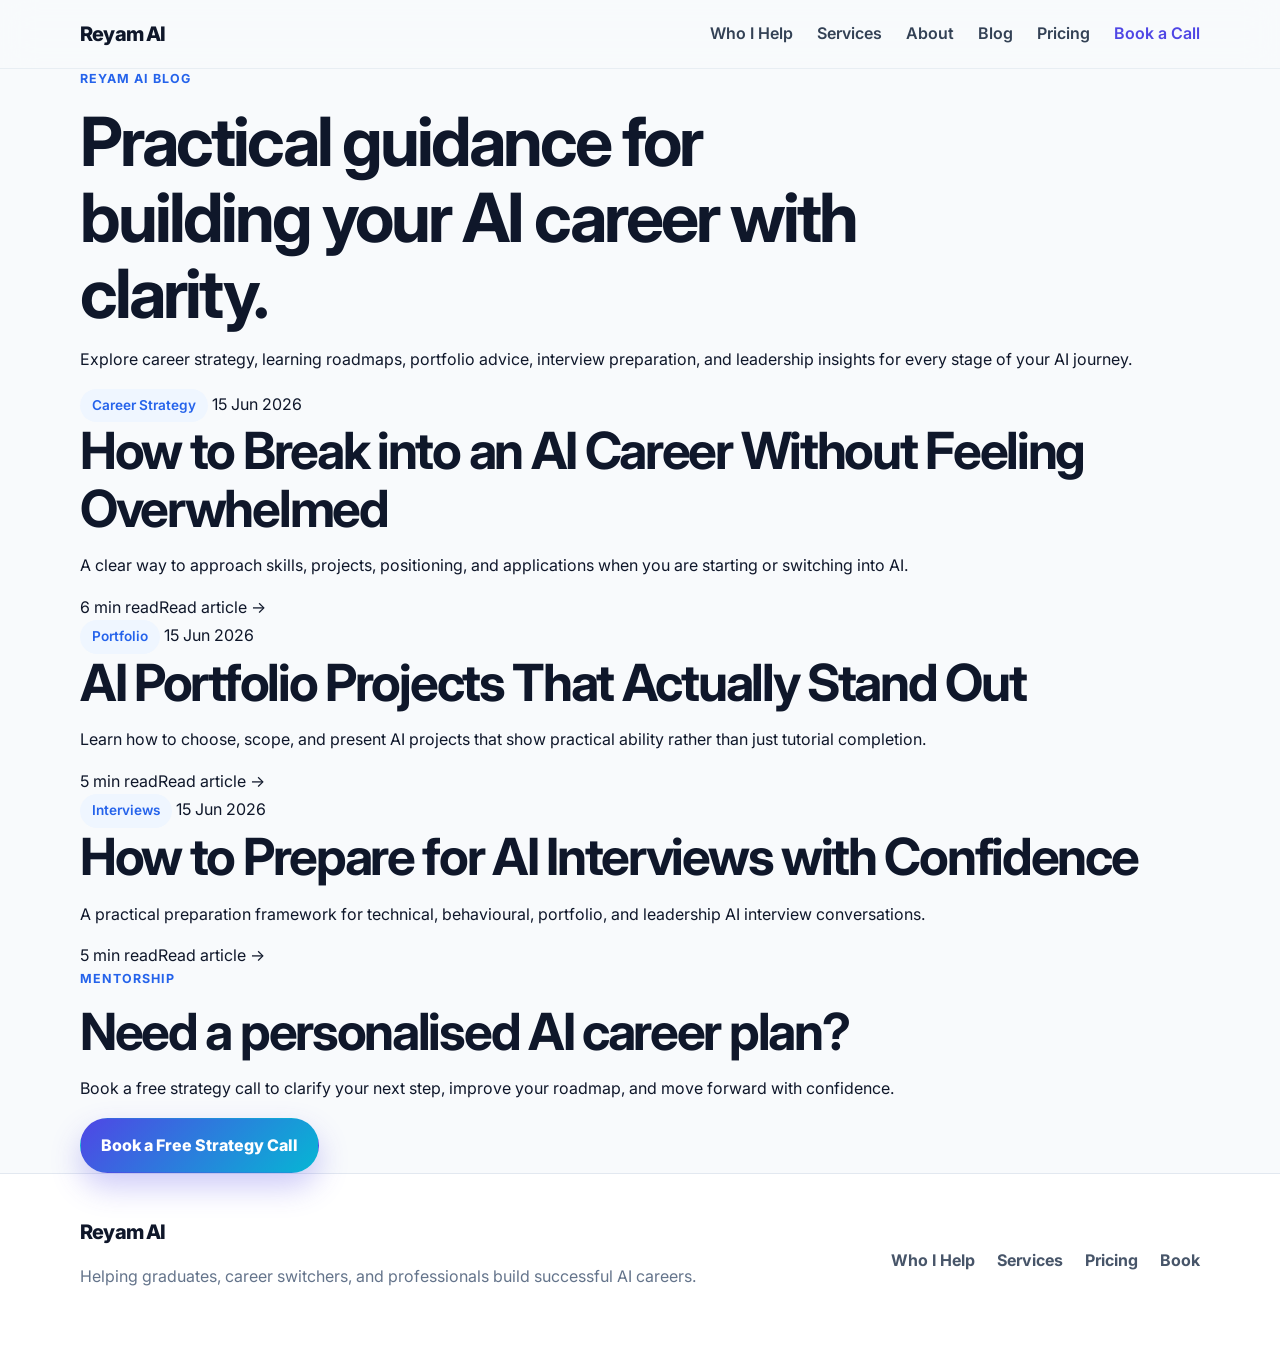
==== blog/index.html @ dfcac88a "Add static blog homepage" ====
<!doctype html>
<html lang="en-GB">
<head>
  <meta charset="UTF-8" />
  <meta name="viewport" content="width=device-width, initial-scale=1.0" />
  <title>Blog | Reyam AI</title>
  <meta name="description" content="AI career guidance, portfolio advice, interview preparation, and practical strategy for graduates, career switchers, and professionals building successful careers in AI." />
  <link rel="canonical" href="https://reyam.ai/blog/" />
  <meta property="og:title" content="Blog | Reyam AI" />
  <meta property="og:description" content="Practical AI career guidance, portfolio advice, interview preparation, and mentorship insights from Reyam AI." />
  <meta property="og:type" content="website" />
  <meta property="og:url" content="https://reyam.ai/blog/" />
  <link rel="preconnect" href="https://fonts.googleapis.com">
  <link rel="preconnect" href="https://fonts.gstatic.com" crossorigin>
  <link href="https://fonts.googleapis.com/css2?family=Inter:wght@400;500;600;700;800&display=swap" rel="stylesheet">
  <link rel="stylesheet" href="../styles.css" />
</head>
<body>
  <header class="site-header">
    <nav class="nav container">
      <a class="logo" href="/">Reyam AI</a>
      <button class="menu-toggle" aria-label="Open menu">☰</button>
      <div class="nav-links">
        <a href="/#who">Who I Help</a>
        <a href="/#services">Services</a>
        <a href="/#about">About</a>
        <a href="/blog/">Blog</a>
        <a href="/#pricing">Pricing</a>
        <a href="/#book" class="nav-cta">Book a Call</a>
      </div>
    </nav>
  </header>

  <main>
    <section class="blog-index-hero">
      <div class="container">
        <p class="eyebrow">Reyam AI Blog</p>
        <h1>Practical guidance for building your AI career with clarity.</h1>
        <p>Explore career strategy, learning roadmaps, portfolio advice, interview preparation, and leadership insights for every stage of your AI journey.</p>
      </div>
    </section>

    <section class="blog-index-grid container" aria-label="Latest articles">
      <article class="blog-post-card">
        <div class="blog-card-meta">
          <span class="blog-category">Career Strategy</span>
          <time datetime="2026-06-15">15 Jun 2026</time>
        </div>
        <h2><a href="/blog/break-into-ai-career.html">How to Break into an AI Career Without Feeling Overwhelmed</a></h2>
        <p>A clear way to approach skills, projects, positioning, and applications when you are starting or switching into AI.</p>
        <div class="blog-card-footer"><span>6 min read</span><span>Read article →</span></div>
      </article>

      <article class="blog-post-card">
        <div class="blog-card-meta">
          <span class="blog-category">Portfolio</span>
          <time datetime="2026-06-15">15 Jun 2026</time>
        </div>
        <h2><a href="/blog/ai-portfolio-projects-that-stand-out.html">AI Portfolio Projects That Actually Stand Out</a></h2>
        <p>Learn how to choose, scope, and present AI projects that show practical ability rather than just tutorial completion.</p>
        <div class="blog-card-footer"><span>5 min read</span><span>Read article →</span></div>
      </article>

      <article class="blog-post-card">
        <div class="blog-card-meta">
          <span class="blog-category">Interviews</span>
          <time datetime="2026-06-15">15 Jun 2026</time>
        </div>
        <h2><a href="/blog/prepare-for-ai-interviews.html">How to Prepare for AI Interviews with Confidence</a></h2>
        <p>A practical preparation framework for technical, behavioural, portfolio, and leadership AI interview conversations.</p>
        <div class="blog-card-footer"><span>5 min read</span><span>Read article →</span></div>
      </article>
    </section>

    <section class="blog-newsletter container">
      <p class="eyebrow">Mentorship</p>
      <h2>Need a personalised AI career plan?</h2>
      <p>Book a free strategy call to clarify your next step, improve your roadmap, and move forward with confidence.</p>
      <a class="button primary" href="/#book">Book a Free Strategy Call</a>
    </section>
  </main>

  <footer class="footer">
    <div class="container footer-grid">
      <div>
        <a class="logo" href="/">Reyam AI</a>
        <p>Helping graduates, career switchers, and professionals build successful AI careers.</p>
      </div>
      <div class="footer-links">
        <a href="/#who">Who I Help</a>
        <a href="/#services">Services</a>
        <a href="/#pricing">Pricing</a>
        <a href="/#book">Book</a>
      </div>
    </div>
  </footer>

  <script src="../script.js"></script>
</body>
</html>
---- styles.css ----
:root {
  --bg: #f8fafc;
  --text: #0f172a;
  --muted: #64748b;
  --card: #ffffff;
  --primary: #4f46e5;
  --primary-dark: #3730a3;
  --accent: #06b6d4;
  --border: #e2e8f0;
  --shadow: 0 24px 60px rgba(15, 23, 42, 0.12);
}

* { box-sizing: border-box; }
html { scroll-behavior: smooth; }
body { margin: 0; font-family: Inter, system-ui, -apple-system, BlinkMacSystemFont, "Segoe UI", sans-serif; color: var(--text); background: var(--bg); line-height: 1.6; }
a { color: inherit; text-decoration: none; }
.container { width: min(1120px, calc(100% - 40px)); margin: 0 auto; }
.site-header { position: sticky; top: 0; z-index: 20; backdrop-filter: blur(16px); background: rgba(248, 250, 252, 0.82); border-bottom: 1px solid rgba(226, 232, 240, 0.7); }
.nav { display: flex; align-items: center; justify-content: space-between; padding: 18px 0; }
.logo { font-weight: 800; font-size: 1.25rem; letter-spacing: -0.04em; }
.nav-links { display: flex; align-items: center; gap: 24px; font-weight: 600; color: #334155; }
.nav-cta { color: var(--primary); }
.menu-toggle { display: none; border: 0; background: none; font-size: 1.5rem; }
.hero { padding: 92px 0 72px; background: radial-gradient(circle at 10% 0%, rgba(79,70,229,.18), transparent 36%), radial-gradient(circle at 85% 15%, rgba(6,182,212,.18), transparent 32%); }
.hero-grid { display: grid; grid-template-columns: 1.1fr .9fr; gap: 50px; align-items: center; }
.eyebrow { color: var(--primary); text-transform: uppercase; letter-spacing: .14em; font-weight: 800; font-size: .78rem; margin: 0 0 14px; }
h1, h2, h3 { line-height: 1.12; letter-spacing: -0.045em; margin: 0; }
h1 { font-size: clamp(2.45rem, 5.3vw, 4.8rem); max-width: 780px; }
h2 { font-size: clamp(2rem, 4vw, 3.2rem); }
h3 { font-size: 1.25rem; }
.hero-text { max-width: 660px; color: var(--muted); font-size: 1.18rem; margin: 24px 0 32px; }
.hero-actions { display: flex; gap: 14px; flex-wrap: wrap; }
.button { display: inline-flex; align-items: center; justify-content: center; padding: 14px 20px; border-radius: 999px; font-weight: 800; border: 1px solid transparent; cursor: pointer; font-size: 1rem; }
.primary { color: white; background: linear-gradient(135deg, var(--primary), var(--accent)); box-shadow: 0 14px 30px rgba(79, 70, 229, .28); }
.secondary { color: var(--text); background: white; border-color: var(--border); }
.full { width: 100%; border-radius: 16px; }
.trust-row { margin-top: 30px; display: flex; gap: 12px; flex-wrap: wrap; }
.trust-row span, .booking-options span { background: white; border: 1px solid var(--border); border-radius: 999px; padding: 8px 12px; color: #475569; font-weight: 600; font-size: .9rem; }
.mentor-card { background: #0f172a; border-radius: 32px; overflow: hidden; box-shadow: var(--shadow); color: white; }
.mentor-photo { width: 100%; aspect-ratio: 4 / 4.8; object-fit: cover; object-position: center top; display: block; }
.mentor-card-body { padding: 26px; }
.mentor-name { font-size: 1.5rem; line-height: 1.1; font-weight: 800; margin: 0; }
.mentor-title { margin: 8px 0 18px; color: #cbd5e1; font-weight: 600; }
.mentor-card ul { margin: 0; padding-left: 20px; color: #dbeafe; }
.mentor-card li { margin: 8px 0; }
.section { padding: 86px 0; }
.section-heading { max-width: 720px; margin-bottom: 34px; }
.cards.three { display: grid; grid-template-columns: repeat(3, 1fr); gap: 22px; }
.info-card, .service-item, .booking-form, .stats-card, .quote-card { background: var(--card); border: 1px solid var(--border); border-radius: 28px; box-shadow: 0 18px 45px rgba(15,23,42,.06); }
.info-card { padding: 28px; }
.icon { font-size: 2rem; display: inline-block; margin-bottom: 18px; }
.info-card p, .service-item p, .about-grid p, .booking-section p, .faq p, .footer p { color: var(--muted); }
.soft-bg { background: #eef2ff; }
.service-list { display: grid; grid-template-columns: repeat(2, 1fr); gap: 18px; }
.service-item { padding: 26px; }
.service-item h3 { margin-bottom: 10px; }
.about-grid { display: grid; grid-template-columns: 1fr .75fr; gap: 42px; align-items: center; }
.stats-card { padding: 30px; display: grid; gap: 18px; }
.stats-card div { display: grid; grid-template-columns: 58px 1fr; gap: 16px; align-items: center; }
.stats-card strong { color: var(--primary); font-size: 1.5rem; }
.stats-card span { font-weight: 700; }
.price-card .price { color: var(--text); font-size: 2.4rem; font-weight: 800; margin: 14px 0; letter-spacing: -0.06em; }
.price-card.featured { border-color: rgba(79,70,229,.35); box-shadow: 0 22px 60px rgba(79,70,229,.13); }
.quote-card { padding: 38px; background: linear-gradient(135deg, #111827, #312e81); color: white; }
.quote-card p { font-size: clamp(1.35rem, 3vw, 2rem); line-height: 1.35; margin: 0; color: white; }
.booking-section { background: #0f172a; color: white; }
.booking-grid { display: grid; grid-template-columns: .9fr 1fr; gap: 44px; align-items: start; }
.booking-section p { color: #cbd5e1; }
.booking-options { display: flex; gap: 10px; flex-wrap: wrap; margin-top: 24px; }
.booking-options span { background: rgba(255,255,255,.08); border-color: rgba(255,255,255,.16); color: #e2e8f0; }
.booking-button { margin-top: 26px; }
.booking-form { color: var(--text); padding: 28px; display: grid; gap: 16px; }
.booking-form label { display: grid; gap: 8px; font-weight: 700; }
input, select, textarea { width: 100%; border: 1px solid var(--border); border-radius: 14px; padding: 13px 14px; font: inherit; color: var(--text); background: #fff; }
textarea { resize: vertical; }
.form-note { margin: 0; font-size: .9rem; text-align: center; }
.faq details { background: white; border: 1px solid var(--border); border-radius: 20px; padding: 20px 24px; margin: 12px 0; }
.faq summary { cursor: pointer; font-weight: 800; }
.footer { padding: 42px 0; border-top: 1px solid var(--border); background: white; }
.footer-grid { display: flex; justify-content: space-between; gap: 28px; align-items: center; }
.footer-links { display: flex; gap: 22px; font-weight: 700; color: #475569; }
@media (max-width: 840px) {
  .menu-toggle { display: block; }
  .nav-links { display: none; position: absolute; left: 20px; right: 20px; top: 66px; flex-direction: column; align-items: flex-start; background: white; padding: 20px; border: 1px solid var(--border); border-radius: 20px; box-shadow: var(--shadow); }
  .nav-links.open { display: flex; }
  .hero-grid, .about-grid, .booking-grid, .cards.three, .service-list { grid-template-columns: 1fr; }
  .hero { padding-top: 60px; }
  .footer-grid { flex-direction: column; align-items: flex-start; }
}
/* BLOG PAGE */

.blog-hero {
  max-width: 900px;
  margin: 80px auto 40px;
  text-align: center;
  padding: 0 20px;
  }
  
  .blog-hero h1 {
  font-size: 3rem;
  margin-bottom: 20px;
  }
  
  .blog-hero p {
  font-size: 1.1rem;
  color: #666;
  }
  
  .eyebrow {
  color: #2563eb;
  font-weight: 700;
  text-transform: uppercase;
  letter-spacing: 1px;
  }
  
  .blog-grid {
  max-width: 1200px;
  margin: 60px auto;
  padding: 0 20px;
  
  display: grid;
  grid-template-columns: repeat(auto-fit, minmax(320px, 1fr));
  gap: 30px;
  }
  
  .blog-card {
  background: white;
  border-radius: 20px;
  padding: 30px;
  box-shadow: 0 8px 30px rgba(0,0,0,0.08);
  transition: transform 0.3s ease;
  }
  
  .blog-card:hover {
  transform: translateY(-6px);
  }
  
  .blog-card h2 {
  margin: 15px 0;
  font-size: 1.4rem;
  }
  
  .blog-card p {
  color: #666;
  line-height: 1.7;
  }
  
  .blog-card a {
  display: inline-block;
  margin-top: 15px;
  color: #2563eb;
  text-decoration: none;
  font-weight: 600;
  }
  
  .blog-category {
  display: inline-block;
  background: #eff6ff;
  color: #2563eb;
  padding: 6px 12px;
  border-radius: 999px;
  font-size: 0.85rem;
  font-weight: 600;
  }
  
  .blog-cta {
  text-align: center;
  max-width: 900px;
  margin: 100px auto;
  padding: 60px 20px;
  }
  
  .blog-cta h2 {
  font-size: 2rem;
  margin-bottom: 15px;
  }
  
  .primary-button {
  display: inline-block;
  margin-top: 20px;
  padding: 14px 28px;
  border-radius: 12px;
  background: #2563eb;
  color: white;
  text-decoration: none;
  font-weight: 600;
  }
  
  .primary-button:hover {
  opacity: 0.9;
  }
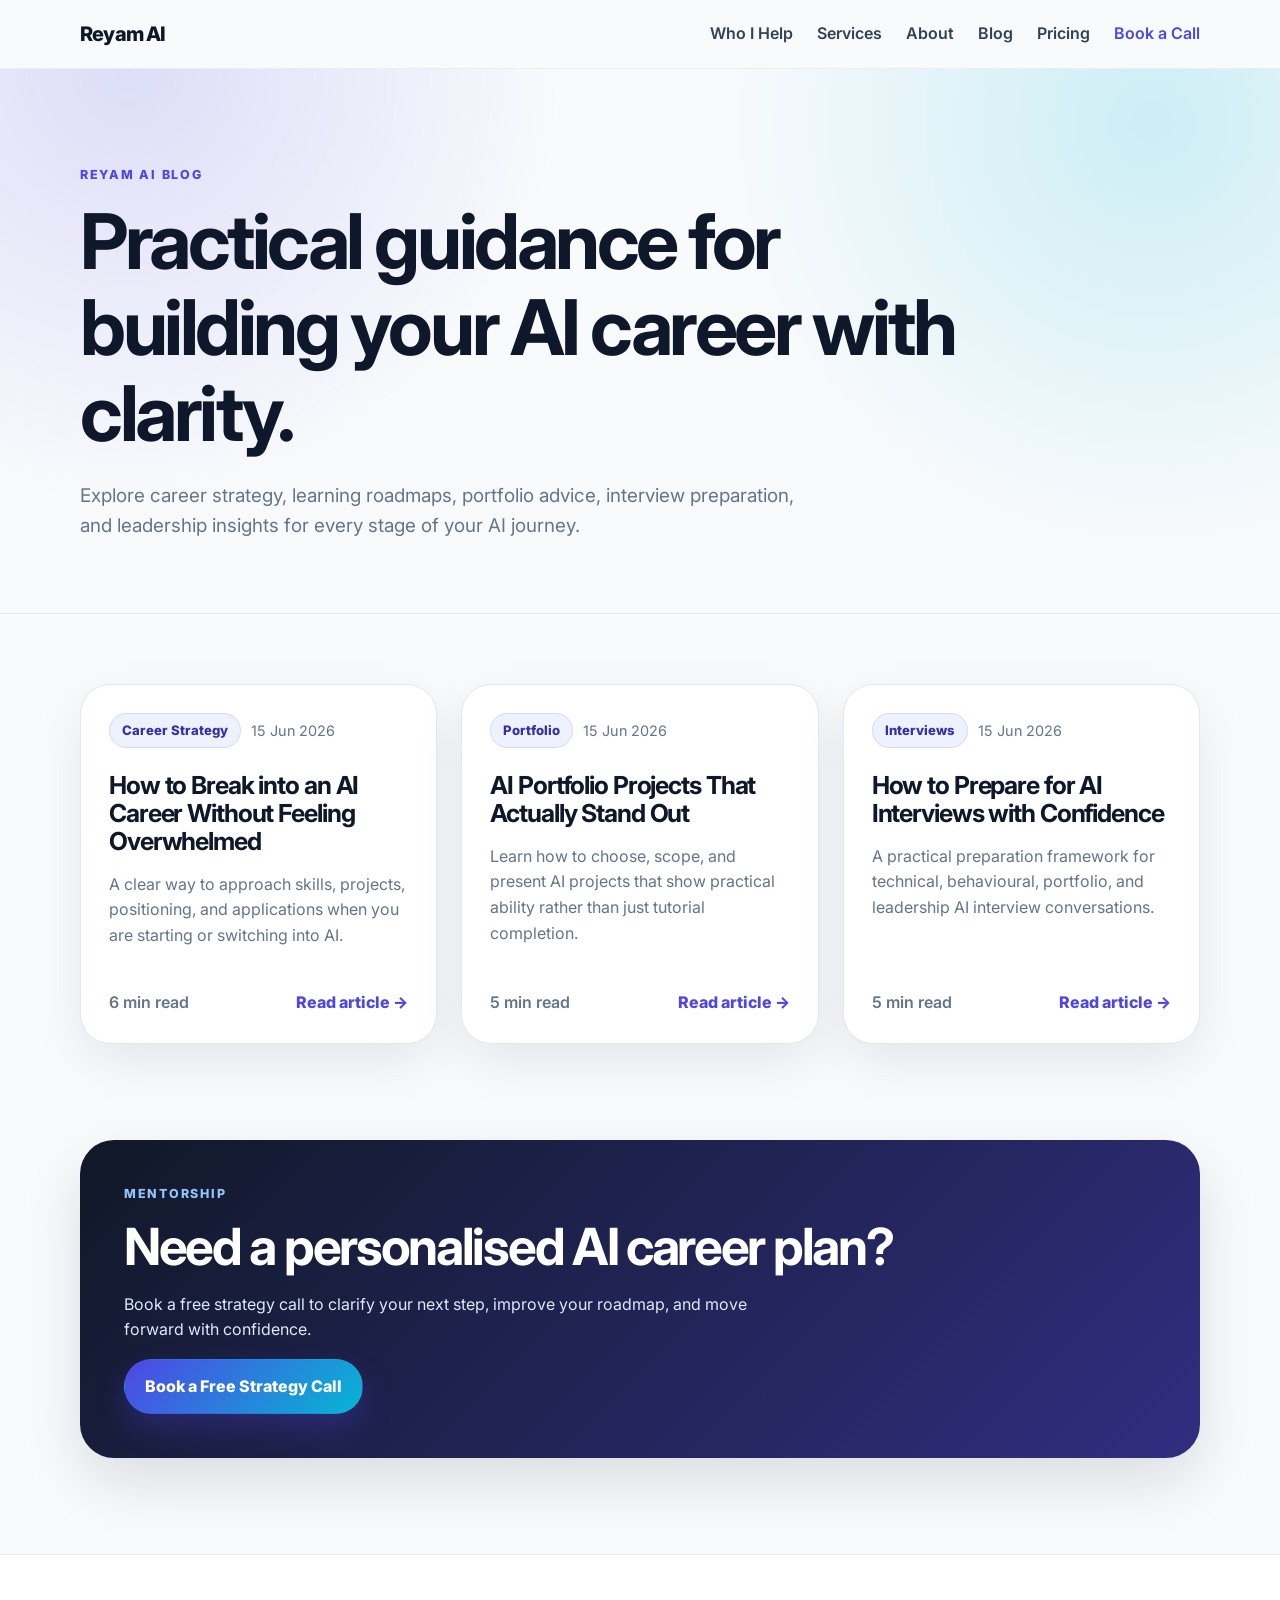
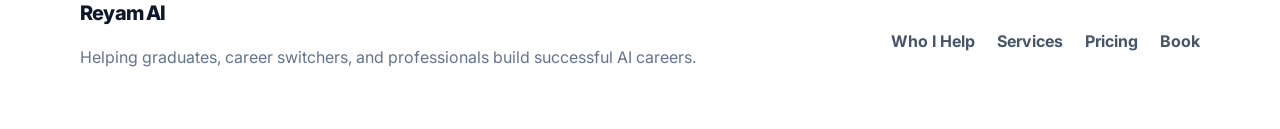
==== commit a4d803f6: "Make blog read article links clickable" ====
--- a/blog/index.html
+++ b/blog/index.html
@@ -48,7 +48,7 @@
         </div>
         <h2><a href="/blog/break-into-ai-career.html">How to Break into an AI Career Without Feeling Overwhelmed</a></h2>
         <p>A clear way to approach skills, projects, positioning, and applications when you are starting or switching into AI.</p>
-        <div class="blog-card-footer"><span>6 min read</span><span>Read article →</span></div>
+        <div class="blog-card-footer"><span>6 min read</span><a href="/blog/break-into-ai-career.html" aria-label="Read How to Break into an AI Career Without Feeling Overwhelmed">Read article →</a></div>
       </article>
 
       <article class="blog-post-card">
@@ -58,7 +58,7 @@
         </div>
         <h2><a href="/blog/ai-portfolio-projects-that-stand-out.html">AI Portfolio Projects That Actually Stand Out</a></h2>
         <p>Learn how to choose, scope, and present AI projects that show practical ability rather than just tutorial completion.</p>
-        <div class="blog-card-footer"><span>5 min read</span><span>Read article →</span></div>
+        <div class="blog-card-footer"><span>5 min read</span><a href="/blog/ai-portfolio-projects-that-stand-out.html" aria-label="Read AI Portfolio Projects That Actually Stand Out">Read article →</a></div>
       </article>
 
       <article class="blog-post-card">
@@ -68,7 +68,7 @@
         </div>
         <h2><a href="/blog/prepare-for-ai-interviews.html">How to Prepare for AI Interviews with Confidence</a></h2>
         <p>A practical preparation framework for technical, behavioural, portfolio, and leadership AI interview conversations.</p>
-        <div class="blog-card-footer"><span>5 min read</span><span>Read article →</span></div>
+        <div class="blog-card-footer"><span>5 min read</span><a href="/blog/prepare-for-ai-interviews.html" aria-label="Read How to Prepare for AI Interviews with Confidence">Read article →</a></div>
       </article>
     </section>
 
@@ -97,4 +97,4 @@
 
   <script src="../script.js"></script>
 </body>
-</html>
+</html>
--- a/styles.css
+++ b/styles.css
@@ -79,114 +79,44 @@
 .footer { padding: 42px 0; border-top: 1px solid var(--border); background: white; }
 .footer-grid { display: flex; justify-content: space-between; gap: 28px; align-items: center; }
 .footer-links { display: flex; gap: 22px; font-weight: 700; color: #475569; }
+
+.blog-index-hero { padding: 96px 0 72px; background: radial-gradient(circle at 10% 0%, rgba(79,70,229,.16), transparent 34%), radial-gradient(circle at 90% 10%, rgba(6,182,212,.18), transparent 34%); border-bottom: 1px solid var(--border); }
+.blog-index-hero h1 { max-width: 880px; font-size: clamp(2.7rem, 6vw, 5.4rem); }
+.blog-index-hero p:not(.eyebrow) { max-width: 720px; color: var(--muted); font-size: 1.18rem; margin: 24px 0 0; }
+.blog-index-grid { display: grid; grid-template-columns: repeat(3, 1fr); gap: 24px; padding: 70px 0 96px; }
+.blog-post-card { min-height: 360px; display: flex; flex-direction: column; background: white; border: 1px solid var(--border); border-radius: 30px; padding: 28px; box-shadow: 0 18px 50px rgba(15,23,42,.08); transition: transform .2s ease, box-shadow .2s ease, border-color .2s ease; }
+.blog-post-card:hover { transform: translateY(-6px); border-color: rgba(79,70,229,.35); box-shadow: 0 24px 70px rgba(15,23,42,.13); }
+.blog-card-meta { display: flex; flex-wrap: wrap; align-items: center; gap: 10px; color: var(--muted); font-size: .9rem; margin-bottom: 24px; }
+.blog-category { display: inline-flex; align-items: center; width: fit-content; background: #eef2ff; color: var(--primary-dark); border: 1px solid rgba(79,70,229,.14); border-radius: 999px; padding: 6px 12px; font-weight: 800; font-size: .82rem; }
+.blog-post-card h2 { font-size: 1.55rem; margin-bottom: 16px; }
+.blog-post-card h2 a:hover { color: var(--primary); }
+.blog-post-card p { color: var(--muted); margin: 0; }
+.blog-card-footer { margin-top: auto; padding-top: 28px; display: flex; justify-content: space-between; gap: 16px; color: var(--primary); font-weight: 800; }
+.blog-card-footer span:first-child { color: var(--muted); font-weight: 600; }
+.blog-newsletter { margin-bottom: 96px; padding: 44px; border-radius: 34px; background: linear-gradient(135deg, #111827, #312e81); color: white; box-shadow: var(--shadow); }
+.blog-newsletter p { max-width: 680px; color: #dbeafe; }
+.blog-newsletter .eyebrow { color: #93c5fd; }
+.article-hero { padding: 72px 0 56px; }
+.article-back { display: inline-flex; color: var(--primary); font-weight: 800; margin-bottom: 38px; }
+.article-meta { display: flex; flex-wrap: wrap; align-items: center; gap: 12px; color: var(--muted); margin-bottom: 24px; }
+.article-hero h1 { max-width: 920px; font-size: clamp(2.35rem, 5.6vw, 5rem); }
+.article-hero p { max-width: 760px; color: var(--muted); font-size: 1.2rem; margin: 24px 0 0; }
+.article-body { width: min(760px, calc(100% - 40px)); margin: 0 auto; padding: 28px 0 96px; }
+.article-body p { color: #475569; font-size: 1.08rem; }
+.article-body h2 { margin-top: 48px; margin-bottom: 14px; font-size: clamp(1.7rem, 3vw, 2.35rem); }
+.article-cta-card { margin-top: 62px; padding: 34px; border-radius: 30px; background: #eef2ff; border: 1px solid rgba(79,70,229,.16); }
+.article-cta-card h2 { margin-top: 0; }
+.article-cta-card p { margin-bottom: 24px; }
+.legacy-redirect { min-height: 70vh; display: flex; flex-direction: column; justify-content: center; align-items: flex-start; }
+
 @media (max-width: 840px) {
   .menu-toggle { display: block; }
   .nav-links { display: none; position: absolute; left: 20px; right: 20px; top: 66px; flex-direction: column; align-items: flex-start; background: white; padding: 20px; border: 1px solid var(--border); border-radius: 20px; box-shadow: var(--shadow); }
   .nav-links.open { display: flex; }
-  .hero-grid, .about-grid, .booking-grid, .cards.three, .service-list { grid-template-columns: 1fr; }
+  .hero-grid, .about-grid, .booking-grid, .cards.three, .service-list, .blog-index-grid { grid-template-columns: 1fr; }
   .hero { padding-top: 60px; }
   .footer-grid { flex-direction: column; align-items: flex-start; }
+  .blog-index-hero { padding: 64px 0 48px; }
+  .blog-post-card { min-height: auto; }
+  .blog-newsletter { padding: 30px; }
 }
-/* BLOG PAGE */
-
-.blog-hero {
-  max-width: 900px;
-  margin: 80px auto 40px;
-  text-align: center;
-  padding: 0 20px;
-  }
-  
-  .blog-hero h1 {
-  font-size: 3rem;
-  margin-bottom: 20px;
-  }
-  
-  .blog-hero p {
-  font-size: 1.1rem;
-  color: #666;
-  }
-  
-  .eyebrow {
-  color: #2563eb;
-  font-weight: 700;
-  text-transform: uppercase;
-  letter-spacing: 1px;
-  }
-  
-  .blog-grid {
-  max-width: 1200px;
-  margin: 60px auto;
-  padding: 0 20px;
-  
-  display: grid;
-  grid-template-columns: repeat(auto-fit, minmax(320px, 1fr));
-  gap: 30px;
-  }
-  
-  .blog-card {
-  background: white;
-  border-radius: 20px;
-  padding: 30px;
-  box-shadow: 0 8px 30px rgba(0,0,0,0.08);
-  transition: transform 0.3s ease;
-  }
-  
-  .blog-card:hover {
-  transform: translateY(-6px);
-  }
-  
-  .blog-card h2 {
-  margin: 15px 0;
-  font-size: 1.4rem;
-  }
-  
-  .blog-card p {
-  color: #666;
-  line-height: 1.7;
-  }
-  
-  .blog-card a {
-  display: inline-block;
-  margin-top: 15px;
-  color: #2563eb;
-  text-decoration: none;
-  font-weight: 600;
-  }
-  
-  .blog-category {
-  display: inline-block;
-  background: #eff6ff;
-  color: #2563eb;
-  padding: 6px 12px;
-  border-radius: 999px;
-  font-size: 0.85rem;
-  font-weight: 600;
-  }
-  
-  .blog-cta {
-  text-align: center;
-  max-width: 900px;
-  margin: 100px auto;
-  padding: 60px 20px;
-  }
-  
-  .blog-cta h2 {
-  font-size: 2rem;
-  margin-bottom: 15px;
-  }
-  
-  .primary-button {
-  display: inline-block;
-  margin-top: 20px;
-  padding: 14px 28px;
-  border-radius: 12px;
-  background: #2563eb;
-  color: white;
-  text-decoration: none;
-  font-weight: 600;
-  }
-  
-  .primary-button:hover {
-  opacity: 0.9;
-  }
-  
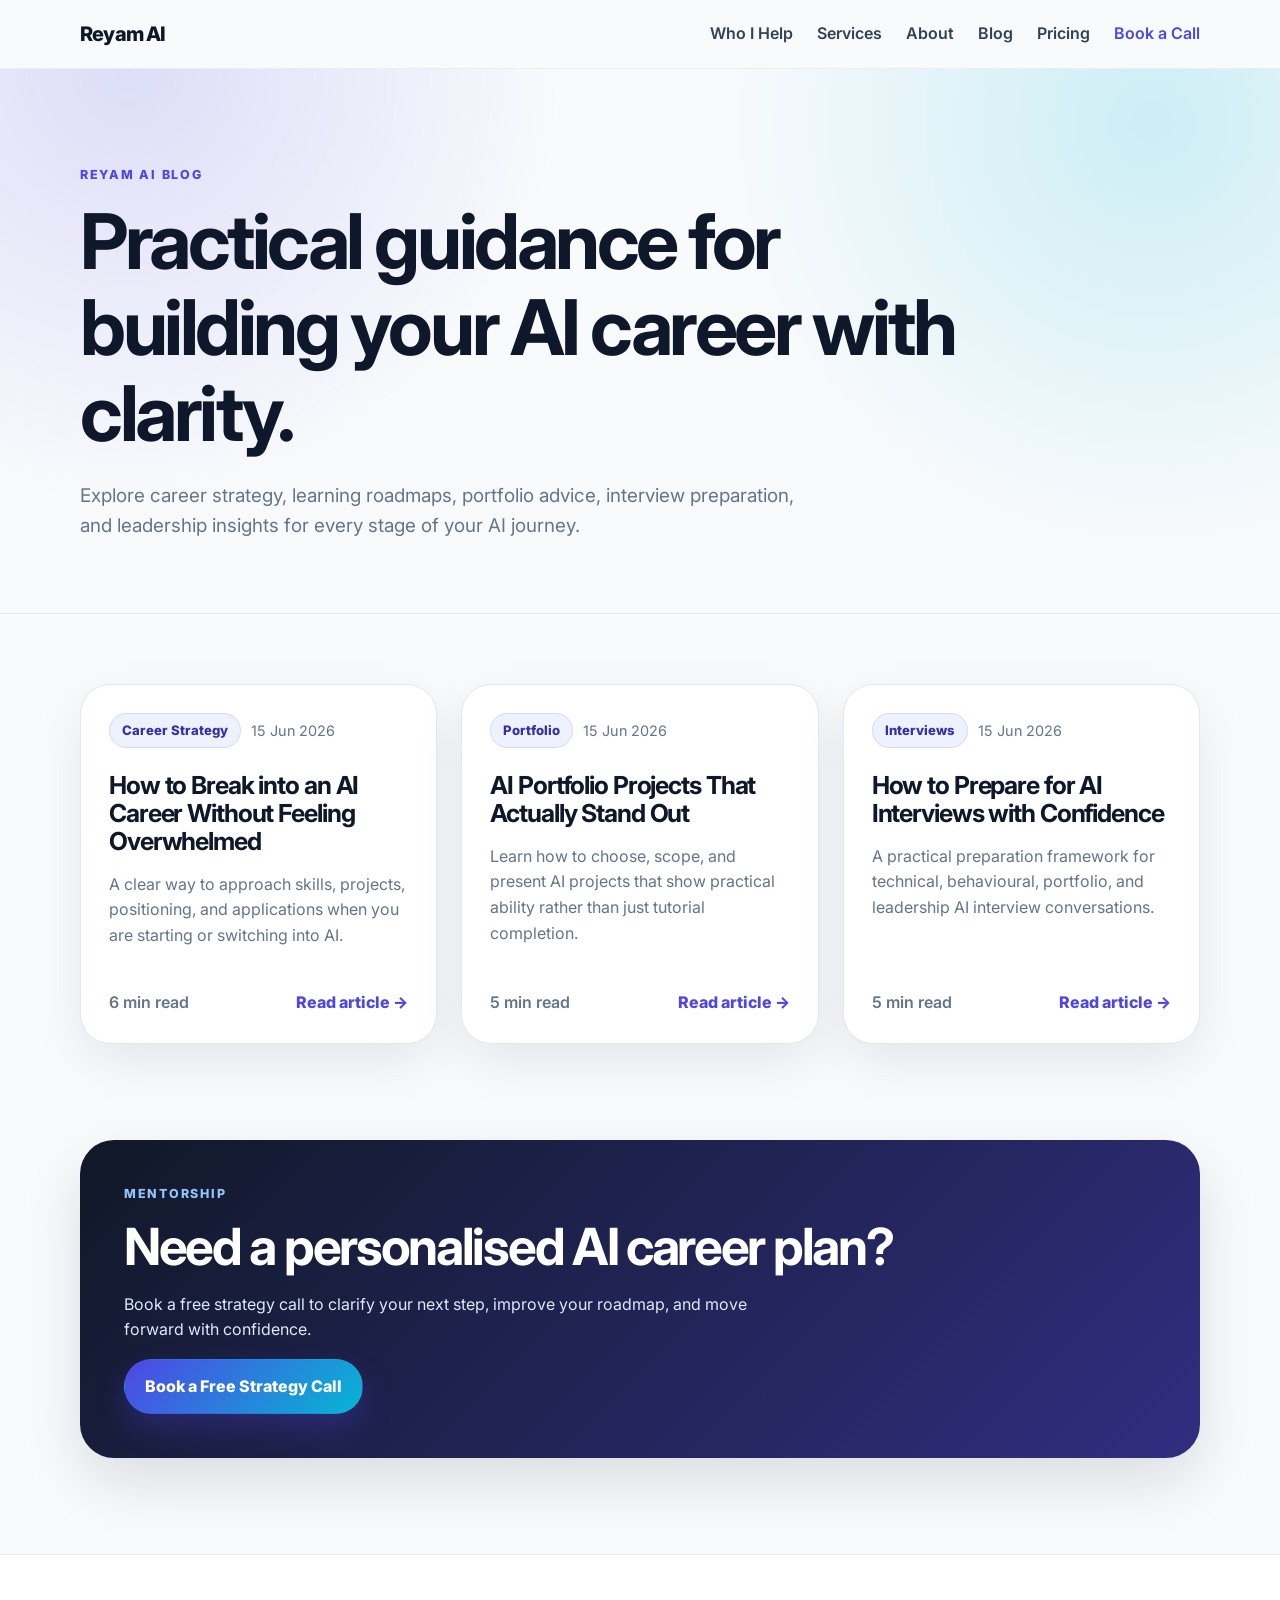
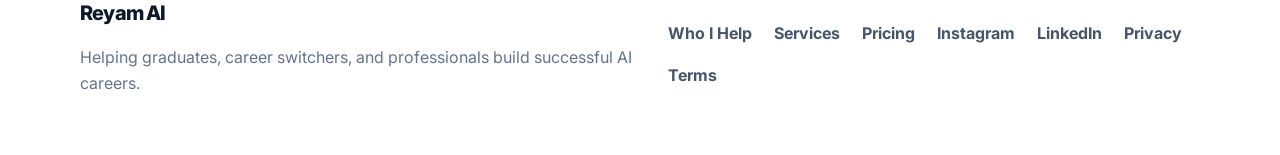
==== commit ba2c28a1: "Add social links to blog footer" ====
--- a/blog/index.html
+++ b/blog/index.html
@@ -19,14 +19,14 @@
   <header class="site-header">
     <nav class="nav container">
       <a class="logo" href="/">Reyam AI</a>
-      <button class="menu-toggle" aria-label="Open menu">☰</button>
+      <button class="menu-toggle" aria-label="Open menu" aria-expanded="false">☰</button>
       <div class="nav-links">
         <a href="/#who">Who I Help</a>
         <a href="/#services">Services</a>
         <a href="/#about">About</a>
         <a href="/blog/">Blog</a>
         <a href="/#pricing">Pricing</a>
-        <a href="/#book" class="nav-cta">Book a Call</a>
+        <a href="https://calendly.com/info-reyam-ai/30min" target="_blank" rel="noopener" class="nav-cta">Book a Call</a>
       </div>
     </nav>
   </header>
@@ -42,30 +42,21 @@
 
     <section class="blog-index-grid container" aria-label="Latest articles">
       <article class="blog-post-card">
-        <div class="blog-card-meta">
-          <span class="blog-category">Career Strategy</span>
-          <time datetime="2026-06-15">15 Jun 2026</time>
-        </div>
+        <div class="blog-card-meta"><span class="blog-category">Career Strategy</span><time datetime="2026-06-15">15 Jun 2026</time></div>
         <h2><a href="/blog/break-into-ai-career.html">How to Break into an AI Career Without Feeling Overwhelmed</a></h2>
         <p>A clear way to approach skills, projects, positioning, and applications when you are starting or switching into AI.</p>
         <div class="blog-card-footer"><span>6 min read</span><a href="/blog/break-into-ai-career.html" aria-label="Read How to Break into an AI Career Without Feeling Overwhelmed">Read article →</a></div>
       </article>
 
       <article class="blog-post-card">
-        <div class="blog-card-meta">
-          <span class="blog-category">Portfolio</span>
-          <time datetime="2026-06-15">15 Jun 2026</time>
-        </div>
+        <div class="blog-card-meta"><span class="blog-category">Portfolio</span><time datetime="2026-06-15">15 Jun 2026</time></div>
         <h2><a href="/blog/ai-portfolio-projects-that-stand-out.html">AI Portfolio Projects That Actually Stand Out</a></h2>
         <p>Learn how to choose, scope, and present AI projects that show practical ability rather than just tutorial completion.</p>
         <div class="blog-card-footer"><span>5 min read</span><a href="/blog/ai-portfolio-projects-that-stand-out.html" aria-label="Read AI Portfolio Projects That Actually Stand Out">Read article →</a></div>
       </article>
 
       <article class="blog-post-card">
-        <div class="blog-card-meta">
-          <span class="blog-category">Interviews</span>
-          <time datetime="2026-06-15">15 Jun 2026</time>
-        </div>
+        <div class="blog-card-meta"><span class="blog-category">Interviews</span><time datetime="2026-06-15">15 Jun 2026</time></div>
         <h2><a href="/blog/prepare-for-ai-interviews.html">How to Prepare for AI Interviews with Confidence</a></h2>
         <p>A practical preparation framework for technical, behavioural, portfolio, and leadership AI interview conversations.</p>
         <div class="blog-card-footer"><span>5 min read</span><a href="/blog/prepare-for-ai-interviews.html" aria-label="Read How to Prepare for AI Interviews with Confidence">Read article →</a></div>
@@ -76,22 +67,14 @@
       <p class="eyebrow">Mentorship</p>
       <h2>Need a personalised AI career plan?</h2>
       <p>Book a free strategy call to clarify your next step, improve your roadmap, and move forward with confidence.</p>
-      <a class="button primary" href="/#book">Book a Free Strategy Call</a>
+      <a class="button primary" href="https://calendly.com/info-reyam-ai/30min" target="_blank" rel="noopener">Book a Free Strategy Call</a>
     </section>
   </main>
 
   <footer class="footer">
     <div class="container footer-grid">
-      <div>
-        <a class="logo" href="/">Reyam AI</a>
-        <p>Helping graduates, career switchers, and professionals build successful AI careers.</p>
-      </div>
-      <div class="footer-links">
-        <a href="/#who">Who I Help</a>
-        <a href="/#services">Services</a>
-        <a href="/#pricing">Pricing</a>
-        <a href="/#book">Book</a>
-      </div>
+      <div><a class="logo" href="/">Reyam AI</a><p>Helping graduates, career switchers, and professionals build successful AI careers.</p></div>
+      <div class="footer-links"><a href="/#who">Who I Help</a><a href="/#services">Services</a><a href="/#pricing">Pricing</a><a href="https://www.instagram.com/reyam.ai?igsh=Nms1NzFrcmRoNDBl&utm_source=qr" target="_blank" rel="noopener">Instagram</a><a href="https://www.linkedin.com/in/reyam-enad/" target="_blank" rel="noopener">LinkedIn</a><a href="/privacy.html">Privacy</a><a href="/terms.html">Terms</a></div>
     </div>
   </footer>
 
--- a/styles.css
+++ b/styles.css
@@ -34,6 +34,7 @@
 .primary { color: white; background: linear-gradient(135deg, var(--primary), var(--accent)); box-shadow: 0 14px 30px rgba(79, 70, 229, .28); }
 .secondary { color: var(--text); background: white; border-color: var(--border); }
 .full { width: 100%; border-radius: 16px; }
+.text-link { display: inline-flex; margin-top: 16px; color: var(--primary); font-weight: 800; }
 .trust-row { margin-top: 30px; display: flex; gap: 12px; flex-wrap: wrap; }
 .trust-row span, .booking-options span { background: white; border: 1px solid var(--border); border-radius: 999px; padding: 8px 12px; color: #475569; font-weight: 600; font-size: .9rem; }
 .mentor-card { background: #0f172a; border-radius: 32px; overflow: hidden; box-shadow: var(--shadow); color: white; }
@@ -59,8 +60,13 @@
 .stats-card div { display: grid; grid-template-columns: 58px 1fr; gap: 16px; align-items: center; }
 .stats-card strong { color: var(--primary); font-size: 1.5rem; }
 .stats-card span { font-weight: 700; }
+.price-card { display: flex; flex-direction: column; }
 .price-card .price { color: var(--text); font-size: 2.4rem; font-weight: 800; margin: 14px 0; letter-spacing: -0.06em; }
 .price-card.featured { border-color: rgba(79,70,229,.35); box-shadow: 0 22px 60px rgba(79,70,229,.13); }
+.package-list { color: #475569; padding-left: 20px; margin: 20px 0 26px; }
+.package-list li { margin: 8px 0; }
+.package-button { margin-top: auto; align-self: flex-start; }
+.pricing-note { max-width: 760px; color: var(--muted); margin: 26px 0 0; }
 .quote-card { padding: 38px; background: linear-gradient(135deg, #111827, #312e81); color: white; }
 .quote-card p { font-size: clamp(1.35rem, 3vw, 2rem); line-height: 1.35; margin: 0; color: white; }
 .booking-section { background: #0f172a; color: white; }
@@ -70,15 +76,19 @@
 .booking-options span { background: rgba(255,255,255,.08); border-color: rgba(255,255,255,.16); color: #e2e8f0; }
 .booking-button { margin-top: 26px; }
 .booking-form { color: var(--text); padding: 28px; display: grid; gap: 16px; }
+.booking-summary { align-self: stretch; }
+.booking-summary h3 { margin-bottom: 4px; }
+.booking-summary ol { padding-left: 22px; margin: 6px 0 0; }
+.booking-summary li { margin: 12px 0; color: #334155; }
 .booking-form label { display: grid; gap: 8px; font-weight: 700; }
 input, select, textarea { width: 100%; border: 1px solid var(--border); border-radius: 14px; padding: 13px 14px; font: inherit; color: var(--text); background: #fff; }
 textarea { resize: vertical; }
-.form-note { margin: 0; font-size: .9rem; text-align: center; }
+.form-note { margin: 0; font-size: .9rem; text-align: left; }
 .faq details { background: white; border: 1px solid var(--border); border-radius: 20px; padding: 20px 24px; margin: 12px 0; }
 .faq summary { cursor: pointer; font-weight: 800; }
 .footer { padding: 42px 0; border-top: 1px solid var(--border); background: white; }
 .footer-grid { display: flex; justify-content: space-between; gap: 28px; align-items: center; }
-.footer-links { display: flex; gap: 22px; font-weight: 700; color: #475569; }
+.footer-links { display: flex; flex-wrap: wrap; gap: 16px 22px; font-weight: 700; color: #475569; }
 
 .blog-index-hero { padding: 96px 0 72px; background: radial-gradient(circle at 10% 0%, rgba(79,70,229,.16), transparent 34%), radial-gradient(circle at 90% 10%, rgba(6,182,212,.18), transparent 34%); border-bottom: 1px solid var(--border); }
 .blog-index-hero h1 { max-width: 880px; font-size: clamp(2.7rem, 6vw, 5.4rem); }
@@ -89,7 +99,7 @@
 .blog-card-meta { display: flex; flex-wrap: wrap; align-items: center; gap: 10px; color: var(--muted); font-size: .9rem; margin-bottom: 24px; }
 .blog-category { display: inline-flex; align-items: center; width: fit-content; background: #eef2ff; color: var(--primary-dark); border: 1px solid rgba(79,70,229,.14); border-radius: 999px; padding: 6px 12px; font-weight: 800; font-size: .82rem; }
 .blog-post-card h2 { font-size: 1.55rem; margin-bottom: 16px; }
-.blog-post-card h2 a:hover { color: var(--primary); }
+.blog-post-card h2 a:hover, .blog-card-footer a:hover { color: var(--primary); }
 .blog-post-card p { color: var(--muted); margin: 0; }
 .blog-card-footer { margin-top: auto; padding-top: 28px; display: flex; justify-content: space-between; gap: 16px; color: var(--primary); font-weight: 800; }
 .blog-card-footer span:first-child { color: var(--muted); font-weight: 600; }
@@ -107,6 +117,11 @@
 .article-cta-card { margin-top: 62px; padding: 34px; border-radius: 30px; background: #eef2ff; border: 1px solid rgba(79,70,229,.16); }
 .article-cta-card h2 { margin-top: 0; }
 .article-cta-card p { margin-bottom: 24px; }
+.legal-page { width: min(820px, calc(100% - 40px)); margin: 0 auto; padding: 78px 0 96px; }
+.legal-page h1 { font-size: clamp(2.4rem, 5vw, 4.4rem); margin-bottom: 18px; }
+.legal-page h2 { margin-top: 42px; font-size: clamp(1.55rem, 3vw, 2.2rem); }
+.legal-page p, .legal-page li { color: #475569; }
+.legal-page ul { padding-left: 22px; }
 .legacy-redirect { min-height: 70vh; display: flex; flex-direction: column; justify-content: center; align-items: flex-start; }
 
 @media (max-width: 840px) {
@@ -119,4 +134,4 @@
   .blog-index-hero { padding: 64px 0 48px; }
   .blog-post-card { min-height: auto; }
   .blog-newsletter { padding: 30px; }
-}
+}
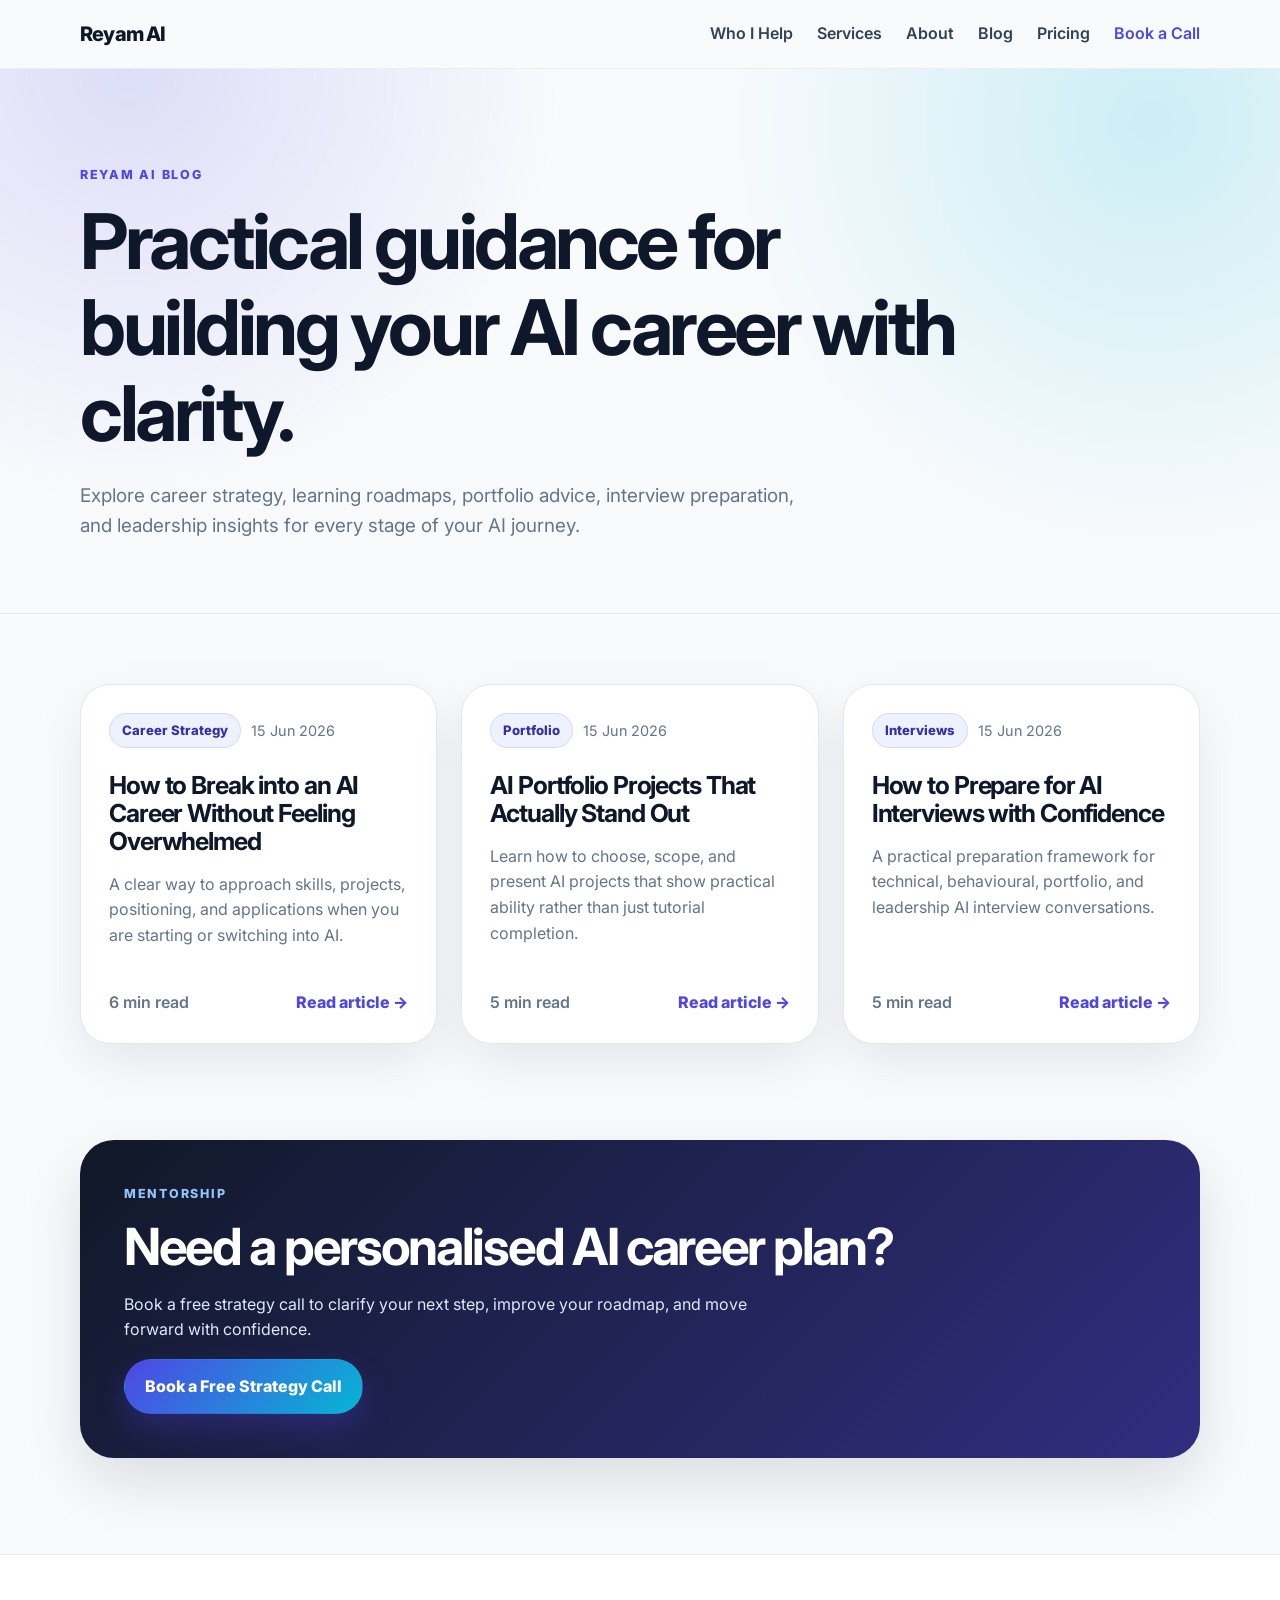
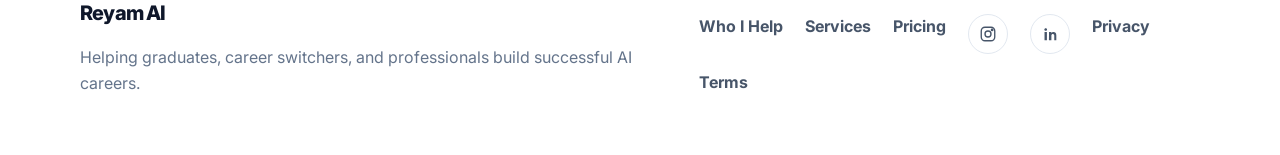
==== commit 921a1f70: "Replace blog social link text with icons" ====
--- a/blog/index.html
+++ b/blog/index.html
@@ -74,7 +74,7 @@
   <footer class="footer">
     <div class="container footer-grid">
       <div><a class="logo" href="/">Reyam AI</a><p>Helping graduates, career switchers, and professionals build successful AI careers.</p></div>
-      <div class="footer-links"><a href="/#who">Who I Help</a><a href="/#services">Services</a><a href="/#pricing">Pricing</a><a href="https://www.instagram.com/reyam.ai?igsh=Nms1NzFrcmRoNDBl&utm_source=qr" target="_blank" rel="noopener">Instagram</a><a href="https://www.linkedin.com/in/reyam-enad/" target="_blank" rel="noopener">LinkedIn</a><a href="/privacy.html">Privacy</a><a href="/terms.html">Terms</a></div>
+      <div class="footer-links"><a href="/#who">Who I Help</a><a href="/#services">Services</a><a href="/#pricing">Pricing</a><a href="https://www.instagram.com/reyam.ai?igsh=Nms1NzFrcmRoNDBl&utm_source=qr" target="_blank" rel="noopener" class="social-icon-link" aria-label="Instagram"><svg viewBox="0 0 24 24" aria-hidden="true" fill="none" stroke="currentColor" stroke-width="1.8" stroke-linecap="round" stroke-linejoin="round"><rect x="3" y="3" width="18" height="18" rx="5"></rect><circle cx="12" cy="12" r="4"></circle><circle cx="17.5" cy="6.5" r="1"></circle></svg></a><a href="https://www.linkedin.com/in/reyam-enad/" target="_blank" rel="noopener" class="social-icon-link linkedin-icon" aria-label="LinkedIn"><svg viewBox="0 0 24 24" aria-hidden="true" fill="currentColor"><path d="M6.94 8.5H3.56V20h3.38V8.5Zm.22-3.55c0 1.02-.76 1.84-1.92 1.84h-.02C4.09 6.79 3.3 5.97 3.3 4.95S4.1 3.11 5.24 3.11c1.15 0 1.9.81 1.92 1.84ZM20.7 20h-3.38v-6.15c0-1.55-.56-2.61-1.95-2.61-1.06 0-1.7.72-1.98 1.41-.1.24-.13.58-.13.92V20H9.88s.04-10.5 0-11.5h3.38v1.63c.45-.7 1.25-1.69 3.05-1.69 2.23 0 3.9 1.46 3.9 4.59V20Z"/></svg></a><a href="/privacy.html">Privacy</a><a href="/terms.html">Terms</a></div>
     </div>
   </footer>
 
--- a/styles.css
+++ b/styles.css
@@ -89,6 +89,10 @@
 .footer { padding: 42px 0; border-top: 1px solid var(--border); background: white; }
 .footer-grid { display: flex; justify-content: space-between; gap: 28px; align-items: center; }
 .footer-links { display: flex; flex-wrap: wrap; gap: 16px 22px; font-weight: 700; color: #475569; }
+.social-icon-link { display: inline-flex; align-items: center; justify-content: center; width: 40px; height: 40px; border: 1px solid var(--border); border-radius: 999px; color: #475569; background: white; transition: transform .2s ease, color .2s ease, border-color .2s ease, box-shadow .2s ease; }
+.social-icon-link:hover { color: var(--primary); border-color: rgba(79,70,229,.35); box-shadow: 0 10px 24px rgba(15,23,42,.08); transform: translateY(-1px); }
+.social-icon-link svg { width: 18px; height: 18px; }
+.social-icon-link.linkedin-icon svg { width: 17px; height: 17px; }
 
 .blog-index-hero { padding: 96px 0 72px; background: radial-gradient(circle at 10% 0%, rgba(79,70,229,.16), transparent 34%), radial-gradient(circle at 90% 10%, rgba(6,182,212,.18), transparent 34%); border-bottom: 1px solid var(--border); }
 .blog-index-hero h1 { max-width: 880px; font-size: clamp(2.7rem, 6vw, 5.4rem); }
